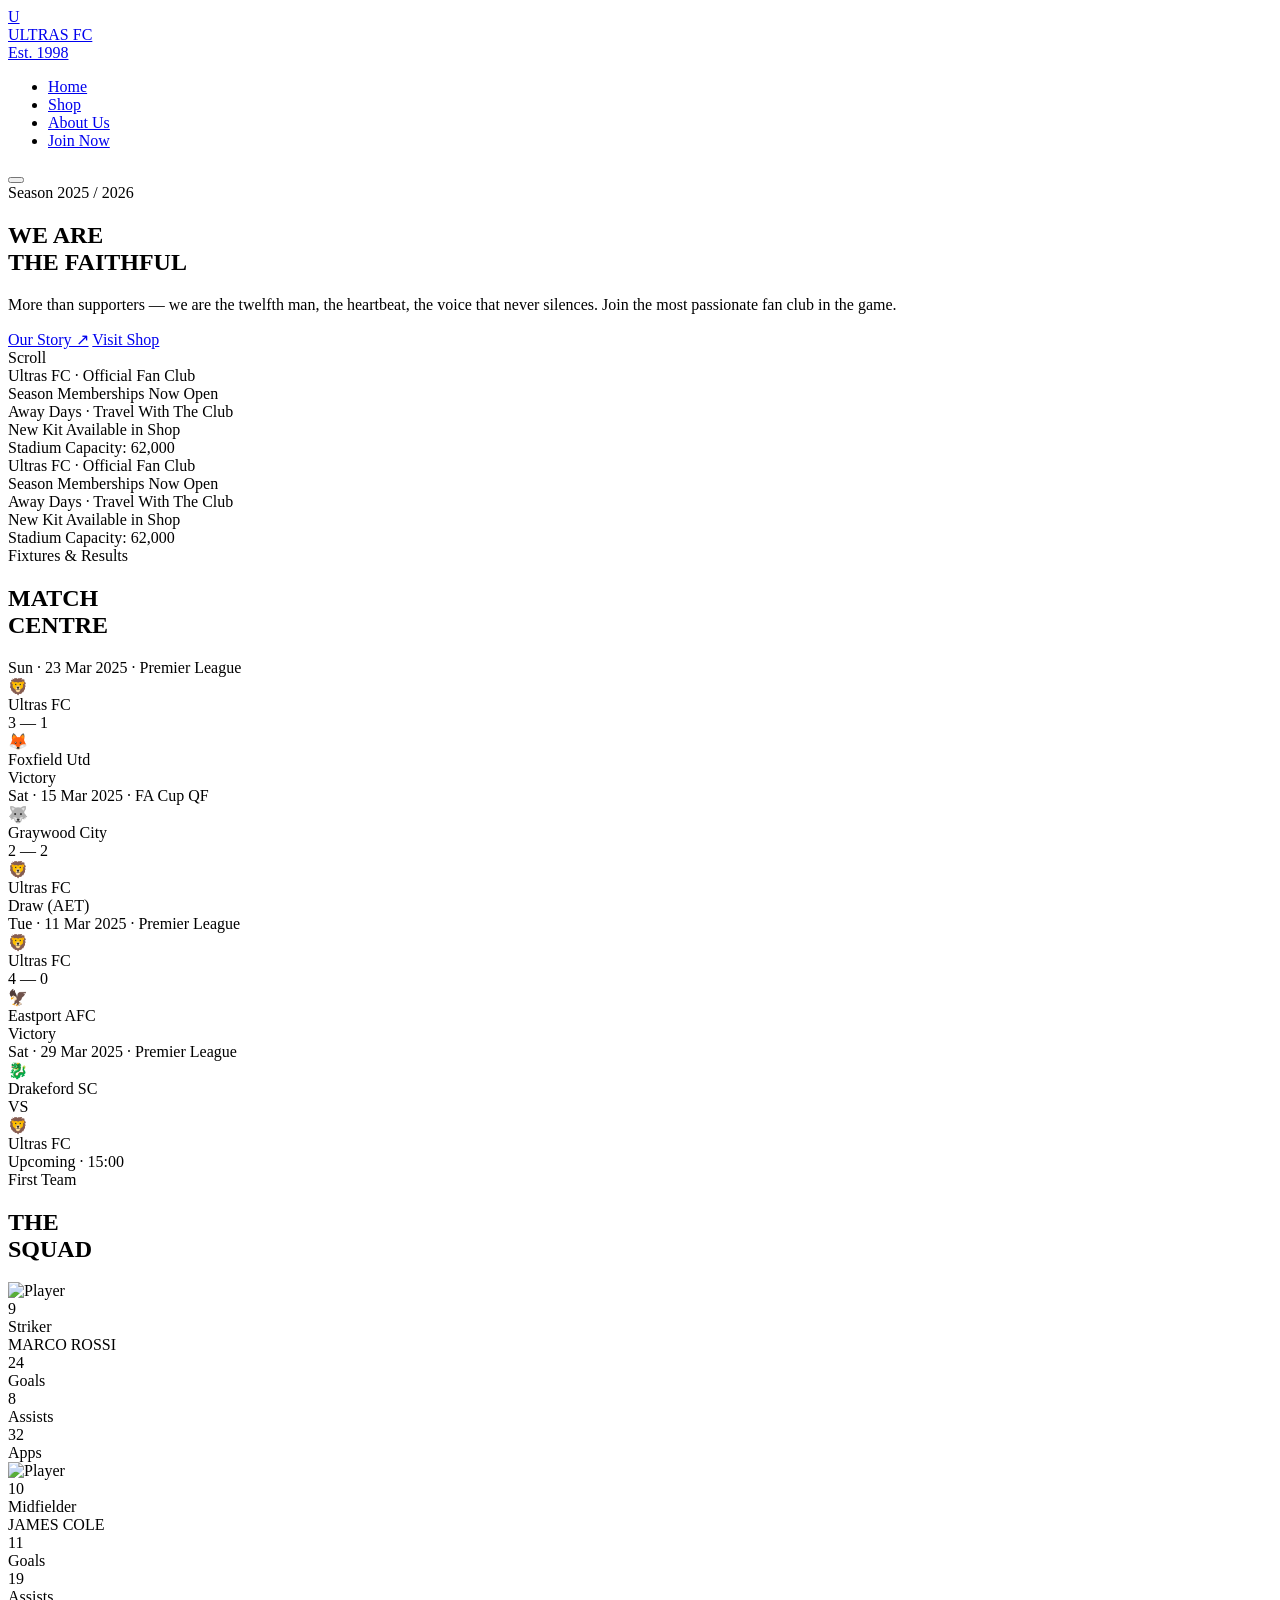
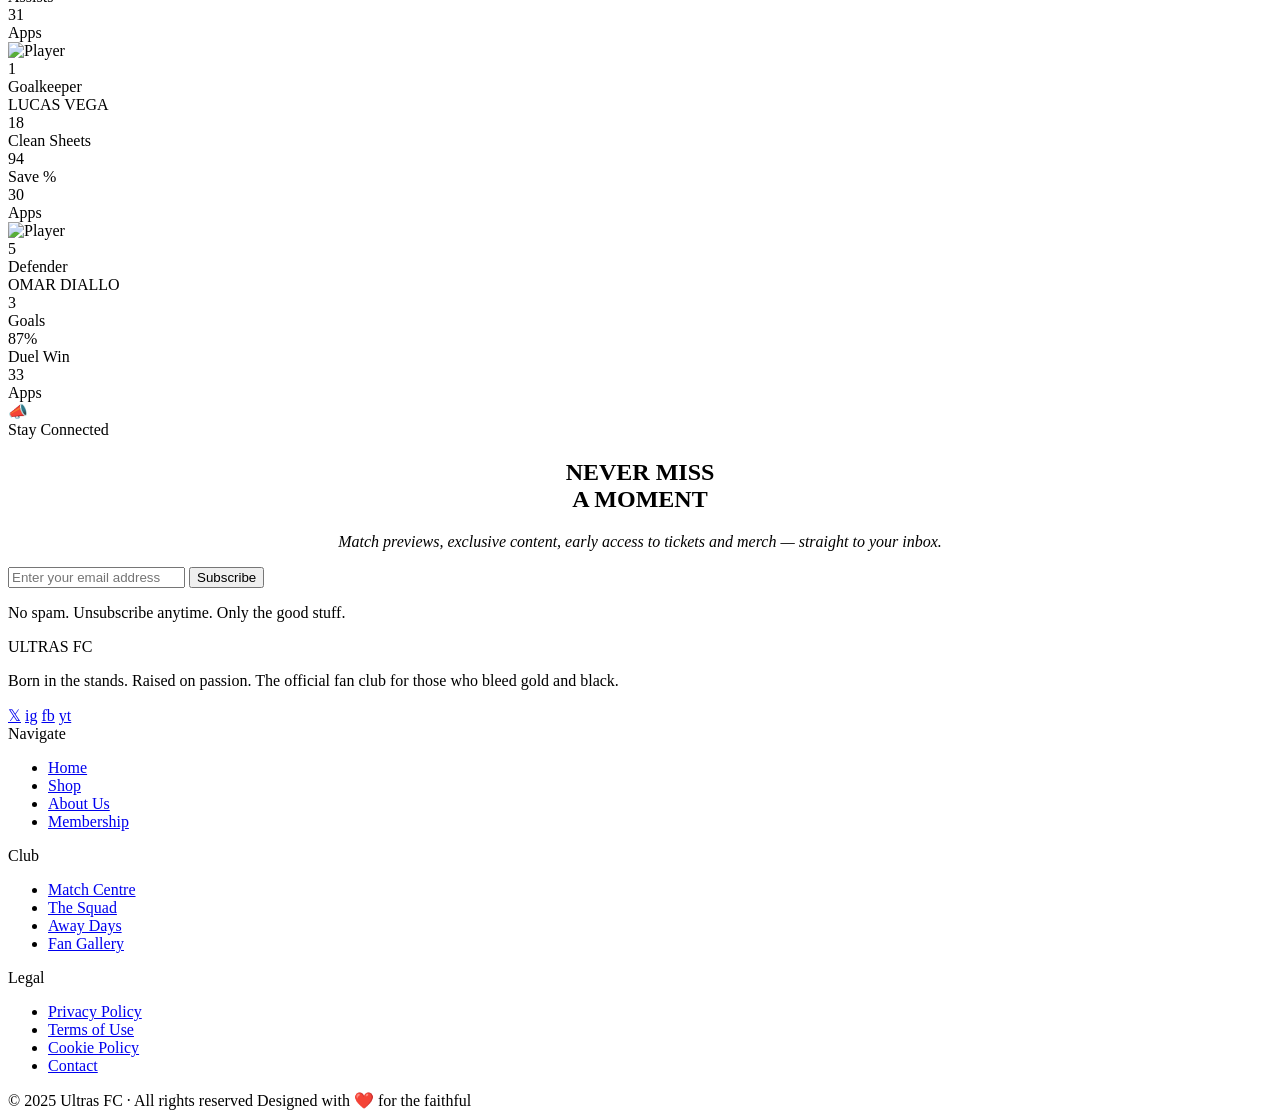
==== index.html @ 022ceaf0 "Added index html" ====
<!DOCTYPE html>
<html lang="en">
<head>
  <meta charset="UTF-8" />
  <meta name="viewport" content="width=device-width, initial-scale=1.0" />
  <title>Ultras FC — The Faithful</title>
  <link rel="stylesheet" href="styles.css" />
</head>
<body>

<!-- ── Navigation ───────────────────────── -->
<nav class="nav" id="nav">
  <a href="index.html" class="nav-logo">
    <div class="nav-logo-badge">U</div>
    <div>
      <div class="nav-logo-text">ULTRAS FC</div>
      <div class="nav-logo-sub">Est. 1998</div>
    </div>
  </a>
  <ul class="nav-links">
    <li><a href="index.html" class="active">Home</a></li>
    <li><a href="shop.html">Shop</a></li>
    <li><a href="about.html">About Us</a></li>
    <li><a href="shop.html" class="nav-cta">Join Now</a></li>
  </ul>
  <button class="nav-toggle" id="navToggle" aria-label="Toggle menu">
    <span></span><span></span><span></span>
  </button>
</nav>

<!-- ── Hero ─────────────────────────────── -->
<section class="hero">
  <div class="hero-bg"></div>
  <div class="hero-content">
    <div class="hero-kicker">Season 2025 / 2026</div>
    <h1 class="hero-title">WE ARE<br /><span>THE FAITHFUL</span></h1>
    <p class="hero-desc">
      More than supporters — we are the twelfth man, the heartbeat, the voice that never silences. Join the most passionate fan club in the game.
    </p>
    <div class="hero-actions">
      <a href="about.html" class="btn-primary">Our Story ↗</a>
      <a href="shop.html" class="btn-outline">Visit Shop</a>
    </div>
  </div>
  <div class="hero-scroll">
    <div class="hero-scroll-line"></div>
    <span>Scroll</span>
  </div>
</section>

<!-- ── Ticker ────────────────────────────── -->
<div class="ticker">
  <div class="ticker-inner">
    <div class="ticker-item">Ultras FC · Official Fan Club</div>
    <div class="ticker-item">Season Memberships Now Open</div>
    <div class="ticker-item">Away Days · Travel With The Club</div>
    <div class="ticker-item">New Kit Available in Shop</div>
    <div class="ticker-item">Stadium Capacity: 62,000</div>
    <div class="ticker-item">Ultras FC · Official Fan Club</div>
    <div class="ticker-item">Season Memberships Now Open</div>
    <div class="ticker-item">Away Days · Travel With The Club</div>
    <div class="ticker-item">New Kit Available in Shop</div>
    <div class="ticker-item">Stadium Capacity: 62,000</div>
  </div>
</div>

<!-- ── Match Scores ───────────────────────── -->
<section class="matches section">
  <div class="section-label reveal">Fixtures & Results</div>
  <h2 class="section-title reveal reveal-delay-1">MATCH<br /><span>CENTRE</span></h2>

  <div class="matches-grid">
    <!-- Result 1 -->
    <div class="match-card reveal">
      <div class="match-date">Sun · 23 Mar 2025 · Premier League</div>
      <div class="match-teams">
        <div class="match-team">
          <div class="match-team-badge">🦁</div>
          <div class="match-team-name">Ultras FC</div>
        </div>
        <div class="match-score">3 — 1</div>
        <div class="match-team">
          <div class="match-team-badge">🦊</div>
          <div class="match-team-name">Foxfield Utd</div>
        </div>
      </div>
      <span class="match-tag win">Victory</span>
    </div>

    <!-- Result 2 -->
    <div class="match-card reveal reveal-delay-1">
      <div class="match-date">Sat · 15 Mar 2025 · FA Cup QF</div>
      <div class="match-teams">
        <div class="match-team">
          <div class="match-team-badge">🐺</div>
          <div class="match-team-name">Graywood City</div>
        </div>
        <div class="match-score">2 — 2</div>
        <div class="match-team">
          <div class="match-team-badge">🦁</div>
          <div class="match-team-name">Ultras FC</div>
        </div>
      </div>
      <span class="match-tag draw">Draw (AET)</span>
    </div>

    <!-- Result 3 -->
    <div class="match-card reveal reveal-delay-2">
      <div class="match-date">Tue · 11 Mar 2025 · Premier League</div>
      <div class="match-teams">
        <div class="match-team">
          <div class="match-team-badge">🦁</div>
          <div class="match-team-name">Ultras FC</div>
        </div>
        <div class="match-score">4 — 0</div>
        <div class="match-team">
          <div class="match-team-badge">🦅</div>
          <div class="match-team-name">Eastport AFC</div>
        </div>
      </div>
      <span class="match-tag win">Victory</span>
    </div>

    <!-- Upcoming -->
    <div class="match-card reveal reveal-delay-3">
      <div class="match-date">Sat · 29 Mar 2025 · Premier League</div>
      <div class="match-teams">
        <div class="match-team">
          <div class="match-team-badge">🐉</div>
          <div class="match-team-name">Drakeford SC</div>
        </div>
        <div class="match-score upcoming">VS</div>
        <div class="match-team">
          <div class="match-team-badge">🦁</div>
          <div class="match-team-name">Ultras FC</div>
        </div>
      </div>
      <span class="match-tag upcoming-tag">Upcoming · 15:00</span>
    </div>
  </div>
</section>

<!-- ── Players ────────────────────────────── -->
<section class="section" style="background: var(--black);">
  <div class="section-label reveal">First Team</div>
  <h2 class="section-title reveal reveal-delay-1">THE<br /><span>SQUAD</span></h2>

  <div class="players-grid">
    <div class="player-card reveal">
      <img class="player-card-img" src="https://images.unsplash.com/photo-1547347298-4074fc3086f0?w=600&q=80" alt="Player" />
      <div class="player-card-overlay">
        <div class="player-number">9</div>
        <div class="player-position">Striker</div>
        <div class="player-name">MARCO ROSSI</div>
        <div class="player-stats">
          <div class="player-stat">
            <div class="player-stat-val">24</div>
            <div class="player-stat-lbl">Goals</div>
          </div>
          <div class="player-stat">
            <div class="player-stat-val">8</div>
            <div class="player-stat-lbl">Assists</div>
          </div>
          <div class="player-stat">
            <div class="player-stat-val">32</div>
            <div class="player-stat-lbl">Apps</div>
          </div>
        </div>
      </div>
    </div>

    <div class="player-card reveal reveal-delay-1">
      <img class="player-card-img" src="https://images.unsplash.com/photo-1600679472829-3044539ce8ed?w=600&q=80" alt="Player" />
      <div class="player-card-overlay">
        <div class="player-number">10</div>
        <div class="player-position">Midfielder</div>
        <div class="player-name">JAMES COLE</div>
        <div class="player-stats">
          <div class="player-stat">
            <div class="player-stat-val">11</div>
            <div class="player-stat-lbl">Goals</div>
          </div>
          <div class="player-stat">
            <div class="player-stat-val">19</div>
            <div class="player-stat-lbl">Assists</div>
          </div>
          <div class="player-stat">
            <div class="player-stat-val">31</div>
            <div class="player-stat-lbl">Apps</div>
          </div>
        </div>
      </div>
    </div>

    <div class="player-card reveal reveal-delay-2">
      <img class="player-card-img" src="https://images.unsplash.com/photo-1574629810360-7efbbe195018?w=600&q=80" alt="Player" />
      <div class="player-card-overlay">
        <div class="player-number">1</div>
        <div class="player-position">Goalkeeper</div>
        <div class="player-name">LUCAS VEGA</div>
        <div class="player-stats">
          <div class="player-stat">
            <div class="player-stat-val">18</div>
            <div class="player-stat-lbl">Clean Sheets</div>
          </div>
          <div class="player-stat">
            <div class="player-stat-val">94</div>
            <div class="player-stat-lbl">Save %</div>
          </div>
          <div class="player-stat">
            <div class="player-stat-val">30</div>
            <div class="player-stat-lbl">Apps</div>
          </div>
        </div>
      </div>
    </div>

    <div class="player-card reveal reveal-delay-3">
      <img class="player-card-img" src="https://images.unsplash.com/photo-1553778263-73a83bab9b0c?w=600&q=80" alt="Player" />
      <div class="player-card-overlay">
        <div class="player-number">5</div>
        <div class="player-position">Defender</div>
        <div class="player-name">OMAR DIALLO</div>
        <div class="player-stats">
          <div class="player-stat">
            <div class="player-stat-val">3</div>
            <div class="player-stat-lbl">Goals</div>
          </div>
          <div class="player-stat">
            <div class="player-stat-val">87%</div>
            <div class="player-stat-lbl">Duel Win</div>
          </div>
          <div class="player-stat">
            <div class="player-stat-val">33</div>
            <div class="player-stat-lbl">Apps</div>
          </div>
        </div>
      </div>
    </div>
  </div>
</section>

<!-- ── Newsletter ─────────────────────────── -->
<section class="newsletter section">
  <div class="newsletter-inner">
    <div class="newsletter-icon">📣</div>
    <div class="section-label reveal" style="justify-content: center;">Stay Connected</div>
    <h2 class="section-title reveal reveal-delay-1" style="text-align: center;">NEVER MISS<br /><span>A MOMENT</span></h2>
    <p class="reveal reveal-delay-2" style="text-align:center; color: var(--white-dim); font-style: italic; margin-top: 16px;">
      Match previews, exclusive content, early access to tickets and merch — straight to your inbox.
    </p>
    <form class="newsletter-form reveal reveal-delay-3" onsubmit="handleSubscribe(event)">
      <input class="newsletter-input" type="email" placeholder="Enter your email address" required />
      <button type="submit" class="newsletter-submit">Subscribe</button>
    </form>
    <p class="newsletter-note reveal reveal-delay-4">No spam. Unsubscribe anytime. Only the good stuff.</p>
  </div>
</section>

<!-- ── Footer ─────────────────────────────── -->
<footer class="footer">
  <div class="footer-top">
    <div>
      <div class="footer-brand-name">ULTRAS FC</div>
      <p class="footer-brand-desc">
        Born in the stands. Raised on passion. The official fan club for those who bleed gold and black.
      </p>
      <div class="footer-social">
        <a href="#" class="social-link">𝕏</a>
        <a href="#" class="social-link">ig</a>
        <a href="#" class="social-link">fb</a>
        <a href="#" class="social-link">yt</a>
      </div>
    </div>
    <div>
      <div class="footer-col-title">Navigate</div>
      <ul class="footer-links">
        <li><a href="index.html">Home</a></li>
        <li><a href="shop.html">Shop</a></li>
        <li><a href="about.html">About Us</a></li>
        <li><a href="#">Membership</a></li>
      </ul>
    </div>
    <div>
      <div class="footer-col-title">Club</div>
      <ul class="footer-links">
        <li><a href="#">Match Centre</a></li>
        <li><a href="#">The Squad</a></li>
        <li><a href="#">Away Days</a></li>
        <li><a href="#">Fan Gallery</a></li>
      </ul>
    </div>
    <div>
      <div class="footer-col-title">Legal</div>
      <ul class="footer-links">
        <li><a href="#">Privacy Policy</a></li>
        <li><a href="#">Terms of Use</a></li>
        <li><a href="#">Cookie Policy</a></li>
        <li><a href="#">Contact</a></li>
      </ul>
    </div>
  </div>
  <div class="footer-bottom">
    <span class="footer-copy">© 2025 Ultras FC · All rights reserved</span>
    <span class="footer-copy">Designed with ❤️ for the faithful</span>
  </div>
</footer>

<script>
  /* ── Sticky nav ── */
  const nav = document.getElementById('nav');
  window.addEventListener('scroll', () => {
    nav.classList.toggle('scrolled', window.scrollY > 60);
  });

  /* ── Scroll reveal ── */
  const reveals = document.querySelectorAll('.reveal');
  const observer = new IntersectionObserver(entries => {
    entries.forEach(e => { if (e.isIntersecting) e.target.classList.add('visible'); });
  }, { threshold: 0.12 });
  reveals.forEach(el => observer.observe(el));

  /* ── Newsletter ── */
  function handleSubscribe(e) {
    e.preventDefault();
    const btn = e.target.querySelector('.newsletter-submit');
    btn.textContent = '✓ You\'re In!';
    btn.style.background = '#2ED573';
    setTimeout(() => {
      btn.textContent = 'Subscribe';
      btn.style.background = '';
      e.target.reset();
    }, 3000);
  }

  /* ── Mobile nav ── */
  const toggle = document.getElementById('navToggle');
  const links = document.querySelector('.nav-links');
  toggle.addEventListener('click', () => {
    const open = links.style.display === 'flex';
    links.style.display = open ? '' : 'flex';
    links.style.flexDirection = 'column';
    links.style.position = 'absolute';
    links.style.top = 'var(--nav-h)';
    links.style.left = '0';
    links.style.right = '0';
    links.style.background = 'rgba(8,8,8,0.98)';
    links.style.padding = '24px 5vw';
    links.style.gap = '20px';
    links.style.borderBottom = '1px solid rgba(201,168,76,0.2)';
    if (open) links.style.display = 'none';
  });
</script>
</body>
</html>
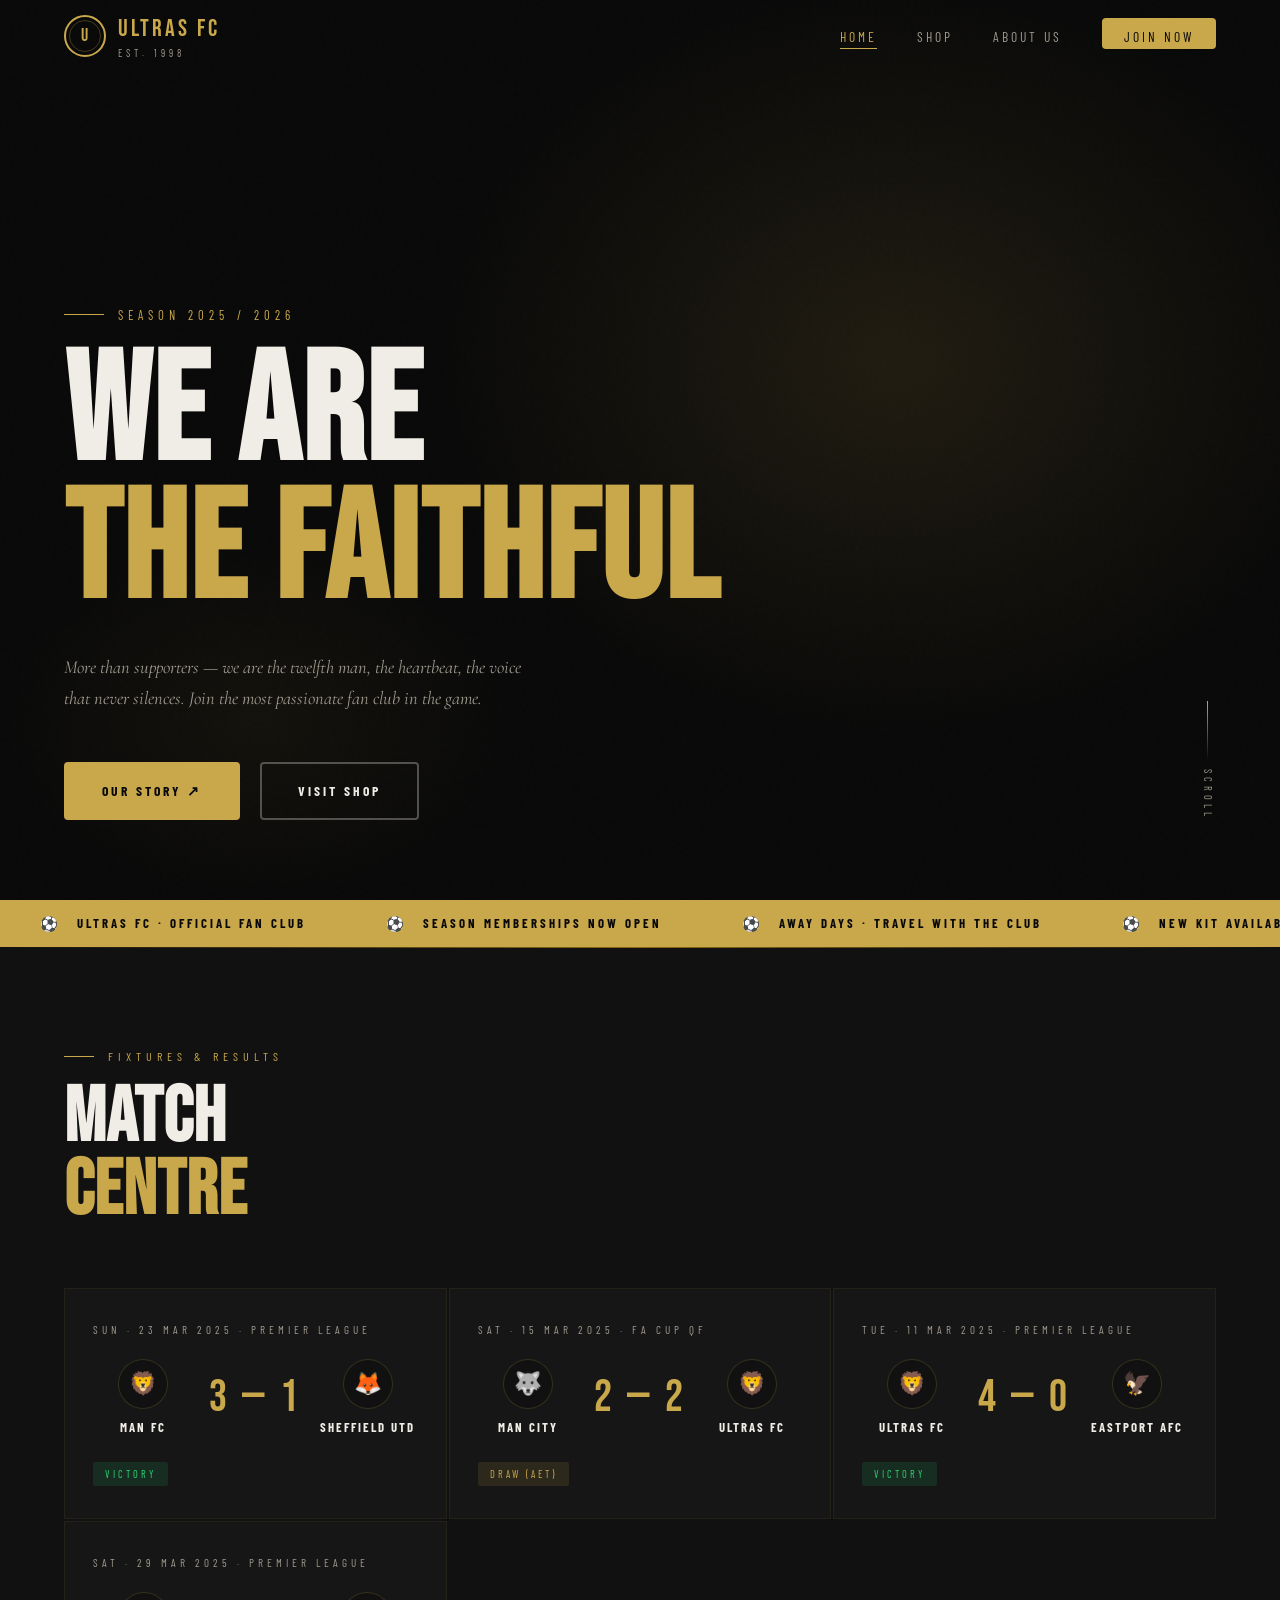
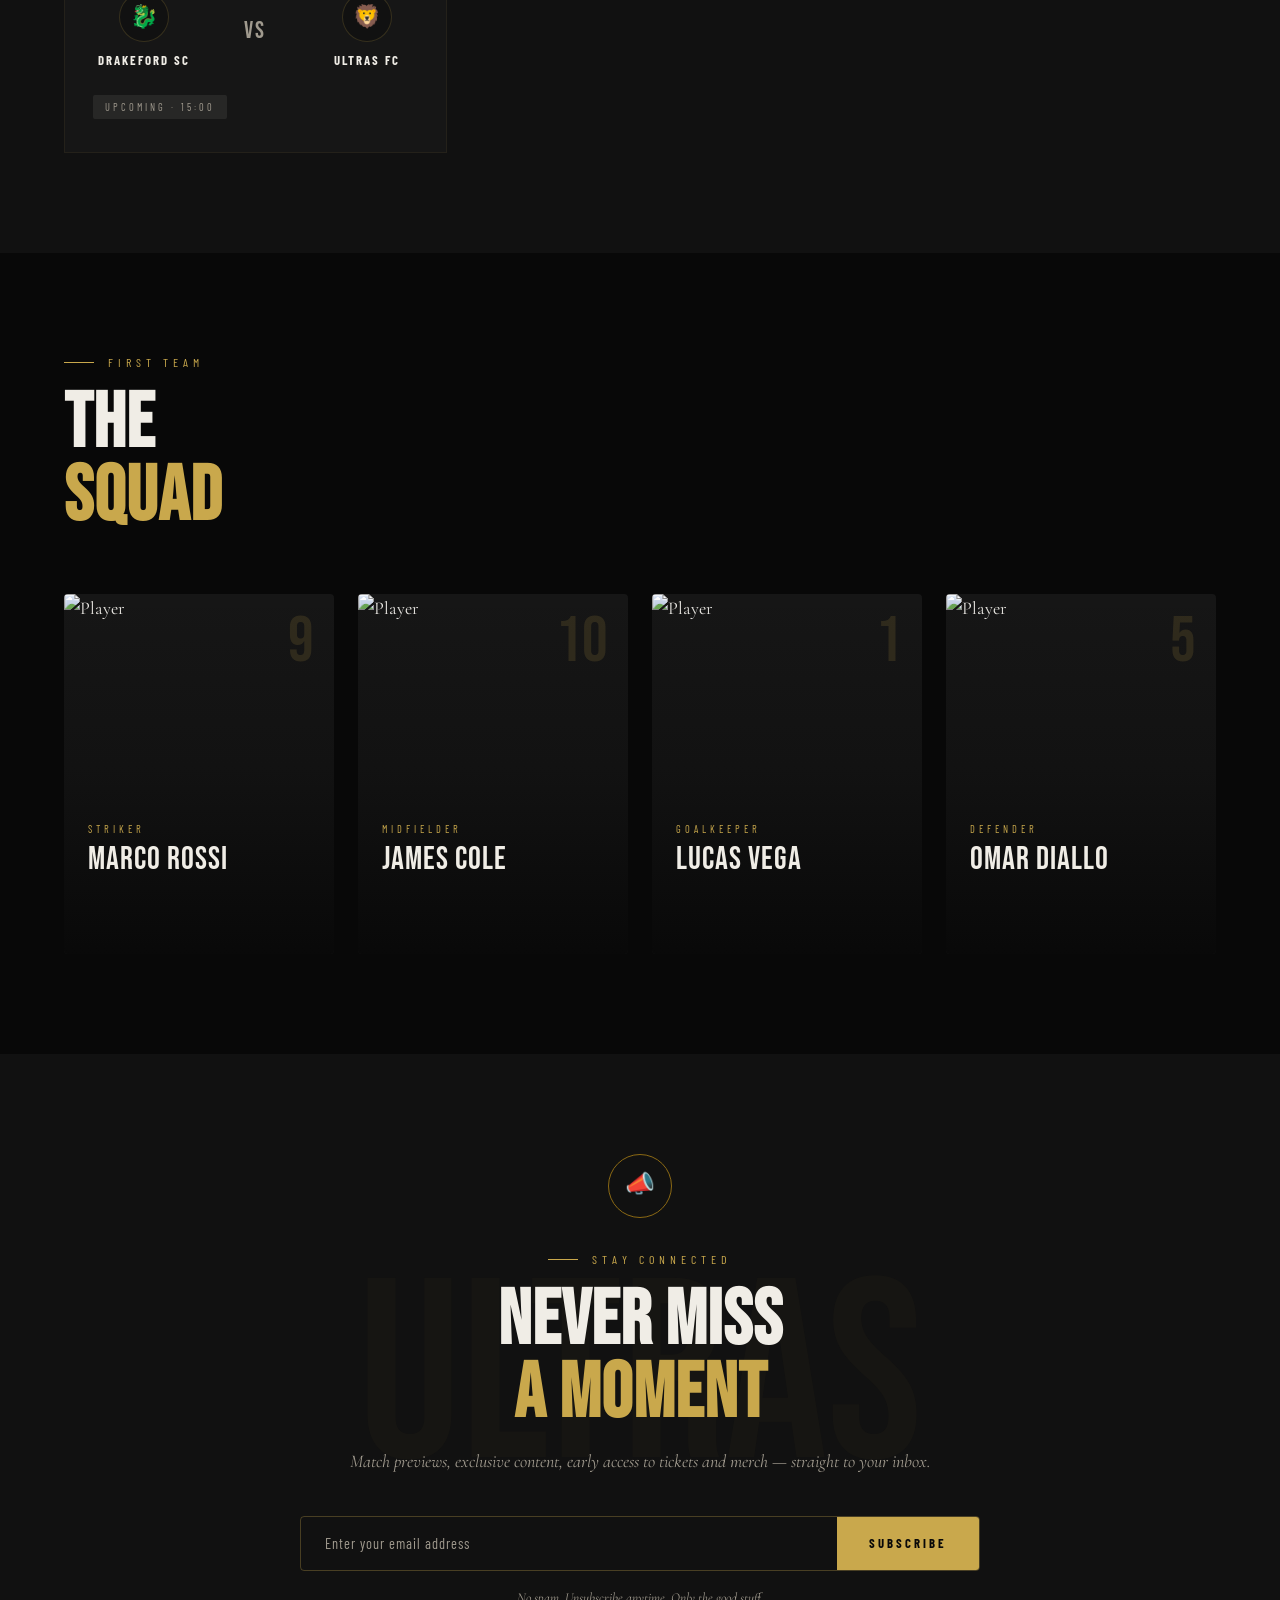
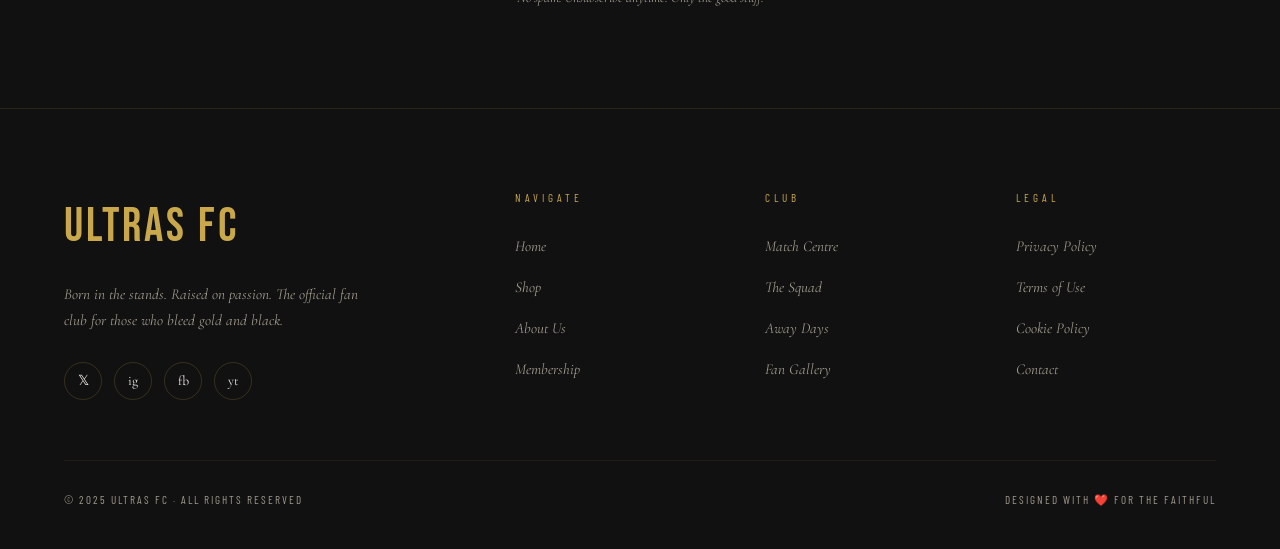
==== commit 71aeac50: "Update team names in match details" ====
--- a/index.html
+++ b/index.html
@@ -76,12 +76,12 @@
       <div class="match-teams">
         <div class="match-team">
           <div class="match-team-badge">🦁</div>
-          <div class="match-team-name">Ultras FC</div>
+          <div class="match-team-name">Man FC</div>
         </div>
         <div class="match-score">3 — 1</div>
         <div class="match-team">
           <div class="match-team-badge">🦊</div>
-          <div class="match-team-name">Foxfield Utd</div>
+          <div class="match-team-name">Sheffield Utd</div>
         </div>
       </div>
       <span class="match-tag win">Victory</span>
@@ -93,7 +93,7 @@
       <div class="match-teams">
         <div class="match-team">
           <div class="match-team-badge">🐺</div>
-          <div class="match-team-name">Graywood City</div>
+          <div class="match-team-name">Man City</div>
         </div>
         <div class="match-score">2 — 2</div>
         <div class="match-team">
@@ -352,4 +352,4 @@
   });
 </script>
 </body>
-</html>+</html>
--- a/styles.css
+++ b/styles.css
@@ -0,0 +1,1075 @@
+/* =============================================
+   ULTRAS FC — PREMIUM FAN CLUB STYLESHEET
+   Theme: Black & Gold / Luxury Football
+============================================= */
+
+@import url('https://fonts.googleapis.com/css2?family=Bebas+Neue&family=Barlow+Condensed:wght@400;600;700&family=Cormorant+Garamond:ital,wght@0,400;0,600;1,400&display=swap');
+
+/* ── CSS Variables ─────────────────────────── */
+:root {
+  --black:      #080808;
+  --black-soft: #111111;
+  --black-card: #161616;
+  --gold:       #C9A84C;
+  --gold-light: #E8C96A;
+  --gold-dim:   #8B6914;
+  --white:      #F0EDE6;
+  --white-dim:  #A09A8E;
+  --red:        #C0392B;
+
+  --font-display: 'Bebas Neue', sans-serif;
+  --font-head:    'Barlow Condensed', sans-serif;
+  --font-body:    'Cormorant Garamond', serif;
+
+  --nav-h: 72px;
+  --radius: 4px;
+  --transition: 0.35s cubic-bezier(0.25, 0.46, 0.45, 0.94);
+}
+
+/* ── Reset ─────────────────────────────────── */
+*, *::before, *::after { box-sizing: border-box; margin: 0; padding: 0; }
+html { scroll-behavior: smooth; }
+body {
+  background: var(--black);
+  color: var(--white);
+  font-family: var(--font-body);
+  font-size: 18px;
+  line-height: 1.6;
+  overflow-x: hidden;
+}
+a { color: inherit; text-decoration: none; }
+img { display: block; max-width: 100%; }
+ul { list-style: none; }
+button { cursor: pointer; border: none; background: none; font-family: inherit; }
+
+/* ── Scrollbar ─────────────────────────────── */
+::-webkit-scrollbar { width: 6px; }
+::-webkit-scrollbar-track { background: var(--black); }
+::-webkit-scrollbar-thumb { background: var(--gold-dim); border-radius: 3px; }
+
+/* ── Selection ─────────────────────────────── */
+::selection { background: var(--gold); color: var(--black); }
+
+/* ═══════════════════════════════════════════
+   NAVIGATION
+═══════════════════════════════════════════ */
+.nav {
+  position: fixed;
+  top: 0; left: 0; right: 0;
+  z-index: 1000;
+  height: var(--nav-h);
+  display: flex;
+  align-items: center;
+  justify-content: space-between;
+  padding: 0 5vw;
+  transition: background var(--transition), box-shadow var(--transition);
+}
+.nav.scrolled {
+  background: rgba(8,8,8,0.97);
+  box-shadow: 0 1px 0 var(--gold-dim);
+  backdrop-filter: blur(12px);
+}
+.nav-logo {
+  display: flex;
+  align-items: center;
+  gap: 12px;
+}
+.nav-logo-badge {
+  width: 42px; height: 42px;
+  border: 2px solid var(--gold);
+  border-radius: 50%;
+  display: grid;
+  place-items: center;
+  font-family: var(--font-display);
+  font-size: 1.1rem;
+  color: var(--gold);
+  letter-spacing: 1px;
+  position: relative;
+}
+.nav-logo-badge::before {
+  content: '';
+  position: absolute;
+  inset: 3px;
+  border-radius: 50%;
+  border: 1px solid rgba(201,168,76,0.3);
+}
+.nav-logo-text {
+  font-family: var(--font-display);
+  font-size: 1.5rem;
+  letter-spacing: 3px;
+  color: var(--gold);
+}
+.nav-logo-sub {
+  font-family: var(--font-head);
+  font-size: 0.65rem;
+  letter-spacing: 4px;
+  color: var(--white-dim);
+  text-transform: uppercase;
+  margin-top: -4px;
+}
+.nav-links {
+  display: flex;
+  gap: 40px;
+  align-items: center;
+}
+.nav-links a {
+  font-family: var(--font-head);
+  font-size: 0.85rem;
+  letter-spacing: 3px;
+  text-transform: uppercase;
+  color: var(--white-dim);
+  transition: color var(--transition);
+  position: relative;
+  padding-bottom: 4px;
+}
+.nav-links a::after {
+  content: '';
+  position: absolute;
+  bottom: 0; left: 0;
+  width: 0; height: 1px;
+  background: var(--gold);
+  transition: width var(--transition);
+}
+.nav-links a:hover,
+.nav-links a.active { color: var(--gold); }
+.nav-links a:hover::after,
+.nav-links a.active::after { width: 100%; }
+.nav-cta {
+  font-family: var(--font-head);
+  font-size: 0.8rem;
+  letter-spacing: 3px;
+  text-transform: uppercase;
+  color: var(--black) !important;
+  background: var(--gold);
+  padding: 10px 22px;
+  border-radius: var(--radius);
+  transition: background var(--transition), transform var(--transition) !important;
+}
+.nav-cta::after { display: none !important; }
+.nav-cta:hover { background: var(--gold-light) !important; transform: translateY(-1px); }
+
+/* Mobile menu toggle */
+.nav-toggle {
+  display: none;
+  flex-direction: column;
+  gap: 5px;
+  padding: 8px;
+}
+.nav-toggle span {
+  display: block;
+  width: 24px; height: 2px;
+  background: var(--gold);
+  transition: var(--transition);
+}
+
+/* ═══════════════════════════════════════════
+   HERO
+═══════════════════════════════════════════ */
+.hero {
+  min-height: 100vh;
+  display: flex;
+  align-items: flex-end;
+  padding: 0 5vw 80px;
+  position: relative;
+  overflow: hidden;
+}
+.hero-bg {
+  position: absolute;
+  inset: 0;
+  background:
+    radial-gradient(ellipse 60% 70% at 70% 40%, rgba(201,168,76,0.12) 0%, transparent 60%),
+    radial-gradient(ellipse 40% 40% at 20% 80%, rgba(201,168,76,0.06) 0%, transparent 50%),
+    linear-gradient(180deg, rgba(8,8,8,0) 0%, rgba(8,8,8,0.7) 60%, var(--black) 100%),
+    url('https://images.unsplash.com/photo-1522778119026-d647f0596c20?w=1800&q=80') center/cover no-repeat;
+}
+/* Grain overlay */
+.hero-bg::after {
+  content: '';
+  position: absolute;
+  inset: 0;
+  background-image: url("data:image/svg+xml,%3Csvg viewBox='0 0 256 256' xmlns='http://www.w3.org/2000/svg'%3E%3Cfilter id='n'%3E%3CfeTurbulence type='fractalNoise' baseFrequency='0.9' numOctaves='4' stitchTiles='stitch'/%3E%3C/filter%3E%3Crect width='100%25' height='100%25' filter='url(%23n)' opacity='0.04'/%3E%3C/svg%3E");
+  opacity: 0.4;
+  pointer-events: none;
+}
+.hero-content {
+  position: relative;
+  z-index: 2;
+  max-width: 900px;
+}
+.hero-kicker {
+  font-family: var(--font-head);
+  font-size: 0.8rem;
+  letter-spacing: 5px;
+  text-transform: uppercase;
+  color: var(--gold);
+  margin-bottom: 20px;
+  display: flex;
+  align-items: center;
+  gap: 14px;
+  opacity: 0;
+  animation: fadeUp 0.8s 0.2s forwards;
+}
+.hero-kicker::before {
+  content: '';
+  width: 40px; height: 1px;
+  background: var(--gold);
+}
+.hero-title {
+  font-family: var(--font-display);
+  font-size: clamp(4.5rem, 12vw, 10rem);
+  line-height: 0.9;
+  letter-spacing: 2px;
+  color: var(--white);
+  margin-bottom: 30px;
+  opacity: 0;
+  animation: fadeUp 0.8s 0.4s forwards;
+}
+.hero-title span { color: var(--gold); }
+.hero-desc {
+  font-size: 1.15rem;
+  color: var(--white-dim);
+  max-width: 480px;
+  margin-bottom: 48px;
+  line-height: 1.7;
+  font-style: italic;
+  opacity: 0;
+  animation: fadeUp 0.8s 0.6s forwards;
+}
+.hero-actions {
+  display: flex;
+  gap: 20px;
+  align-items: center;
+  flex-wrap: wrap;
+  opacity: 0;
+  animation: fadeUp 0.8s 0.8s forwards;
+}
+.hero-scroll {
+  position: absolute;
+  right: 5vw;
+  bottom: 80px;
+  z-index: 2;
+  display: flex;
+  flex-direction: column;
+  align-items: center;
+  gap: 8px;
+  opacity: 0;
+  animation: fadeIn 1s 1.2s forwards;
+}
+.hero-scroll span {
+  font-family: var(--font-head);
+  font-size: 0.65rem;
+  letter-spacing: 4px;
+  text-transform: uppercase;
+  color: var(--white-dim);
+  writing-mode: vertical-rl;
+}
+.hero-scroll-line {
+  width: 1px;
+  height: 60px;
+  background: linear-gradient(to bottom, var(--gold), transparent);
+  animation: scrollPulse 2s ease-in-out infinite;
+}
+
+/* ═══════════════════════════════════════════
+   TICKER BAR
+═══════════════════════════════════════════ */
+.ticker {
+  background: var(--gold);
+  padding: 12px 0;
+  overflow: hidden;
+  position: relative;
+}
+.ticker-inner {
+  display: flex;
+  animation: ticker 30s linear infinite;
+  white-space: nowrap;
+}
+.ticker-item {
+  font-family: var(--font-head);
+  font-size: 0.8rem;
+  font-weight: 700;
+  letter-spacing: 3px;
+  text-transform: uppercase;
+  color: var(--black);
+  padding: 0 40px;
+  display: flex;
+  align-items: center;
+  gap: 16px;
+}
+.ticker-item::before {
+  content: '⚽';
+  font-size: 0.9rem;
+}
+
+/* ═══════════════════════════════════════════
+   SECTION COMMONS
+═══════════════════════════════════════════ */
+.section {
+  padding: 100px 5vw;
+}
+.section-label {
+  font-family: var(--font-head);
+  font-size: 0.75rem;
+  letter-spacing: 5px;
+  text-transform: uppercase;
+  color: var(--gold);
+  margin-bottom: 16px;
+  display: flex;
+  align-items: center;
+  gap: 14px;
+}
+.section-label::before {
+  content: '';
+  width: 30px; height: 1px;
+  background: var(--gold);
+}
+.section-title {
+  font-family: var(--font-display);
+  font-size: clamp(2.8rem, 6vw, 5.5rem);
+  line-height: 0.95;
+  letter-spacing: 1px;
+  margin-bottom: 16px;
+}
+.section-title span { color: var(--gold); }
+
+/* ═══════════════════════════════════════════
+   BUTTONS
+═══════════════════════════════════════════ */
+.btn-primary {
+  display: inline-flex;
+  align-items: center;
+  gap: 10px;
+  font-family: var(--font-head);
+  font-size: 0.85rem;
+  font-weight: 700;
+  letter-spacing: 3px;
+  text-transform: uppercase;
+  background: var(--gold);
+  color: var(--black);
+  padding: 16px 36px;
+  border-radius: var(--radius);
+  transition: background var(--transition), transform var(--transition), box-shadow var(--transition);
+  border: 2px solid var(--gold);
+}
+.btn-primary:hover {
+  background: var(--gold-light);
+  border-color: var(--gold-light);
+  transform: translateY(-2px);
+  box-shadow: 0 12px 30px rgba(201,168,76,0.3);
+}
+.btn-outline {
+  display: inline-flex;
+  align-items: center;
+  gap: 10px;
+  font-family: var(--font-head);
+  font-size: 0.85rem;
+  font-weight: 700;
+  letter-spacing: 3px;
+  text-transform: uppercase;
+  background: transparent;
+  color: var(--white);
+  padding: 16px 36px;
+  border-radius: var(--radius);
+  border: 2px solid rgba(240,237,230,0.3);
+  transition: border-color var(--transition), color var(--transition), transform var(--transition);
+}
+.btn-outline:hover {
+  border-color: var(--gold);
+  color: var(--gold);
+  transform: translateY(-2px);
+}
+
+/* ═══════════════════════════════════════════
+   MATCH SCORES SECTION
+═══════════════════════════════════════════ */
+.matches {
+  background: var(--black-soft);
+  position: relative;
+}
+.matches::before {
+  content: '';
+  position: absolute;
+  top: 0; left: 0; right: 0;
+  height: 1px;
+  background: linear-gradient(90deg, transparent, var(--gold-dim), transparent);
+}
+.matches-grid {
+  display: grid;
+  grid-template-columns: repeat(auto-fill, minmax(320px, 1fr));
+  gap: 2px;
+  margin-top: 60px;
+}
+.match-card {
+  background: var(--black-card);
+  padding: 32px 28px;
+  position: relative;
+  overflow: hidden;
+  transition: transform var(--transition);
+  border: 1px solid rgba(201,168,76,0.08);
+}
+.match-card::before {
+  content: '';
+  position: absolute;
+  top: 0; left: 0; right: 0;
+  height: 2px;
+  background: var(--gold);
+  transform: scaleX(0);
+  transform-origin: left;
+  transition: transform var(--transition);
+}
+.match-card:hover { transform: translateY(-4px); }
+.match-card:hover::before { transform: scaleX(1); }
+.match-date {
+  font-family: var(--font-head);
+  font-size: 0.7rem;
+  letter-spacing: 4px;
+  text-transform: uppercase;
+  color: var(--white-dim);
+  margin-bottom: 20px;
+}
+.match-teams {
+  display: flex;
+  align-items: center;
+  justify-content: space-between;
+  gap: 16px;
+  margin-bottom: 20px;
+}
+.match-team {
+  display: flex;
+  flex-direction: column;
+  align-items: center;
+  gap: 8px;
+  flex: 1;
+}
+.match-team-badge {
+  width: 50px; height: 50px;
+  border-radius: 50%;
+  background: var(--black-soft);
+  border: 1px solid rgba(201,168,76,0.2);
+  display: grid;
+  place-items: center;
+  font-size: 1.4rem;
+}
+.match-team-name {
+  font-family: var(--font-head);
+  font-size: 0.8rem;
+  font-weight: 700;
+  letter-spacing: 2px;
+  text-transform: uppercase;
+  text-align: center;
+}
+.match-score {
+  font-family: var(--font-display);
+  font-size: 2.8rem;
+  letter-spacing: 4px;
+  color: var(--gold);
+  text-align: center;
+  min-width: 90px;
+}
+.match-score.upcoming { font-size: 1.5rem; color: var(--white-dim); letter-spacing: 2px; }
+.match-tag {
+  font-family: var(--font-head);
+  font-size: 0.65rem;
+  letter-spacing: 3px;
+  text-transform: uppercase;
+  padding: 4px 12px;
+  border-radius: 2px;
+  display: inline-block;
+}
+.match-tag.win  { background: rgba(46,213,115,0.12); color: #2ED573; }
+.match-tag.draw { background: rgba(201,168,76,0.12); color: var(--gold); }
+.match-tag.upcoming-tag { background: rgba(240,237,230,0.08); color: var(--white-dim); }
+
+/* ═══════════════════════════════════════════
+   PLAYERS SECTION
+═══════════════════════════════════════════ */
+.players-grid {
+  display: grid;
+  grid-template-columns: repeat(auto-fill, minmax(260px, 1fr));
+  gap: 24px;
+  margin-top: 60px;
+}
+.player-card {
+  position: relative;
+  overflow: hidden;
+  border-radius: var(--radius);
+  aspect-ratio: 3/4;
+  cursor: pointer;
+  background: var(--black-card);
+}
+.player-card-img {
+  width: 100%; height: 100%;
+  object-fit: cover;
+  transition: transform 0.6s var(--transition);
+  filter: grayscale(30%);
+}
+.player-card:hover .player-card-img {
+  transform: scale(1.06);
+  filter: grayscale(0%);
+}
+.player-card-overlay {
+  position: absolute;
+  inset: 0;
+  background: linear-gradient(to top, rgba(8,8,8,0.95) 0%, rgba(8,8,8,0.3) 50%, transparent 100%);
+  display: flex;
+  flex-direction: column;
+  justify-content: flex-end;
+  padding: 28px 24px;
+  transition: var(--transition);
+}
+.player-number {
+  font-family: var(--font-display);
+  font-size: 4rem;
+  color: rgba(201,168,76,0.15);
+  line-height: 1;
+  position: absolute;
+  top: 16px; right: 20px;
+  transition: color var(--transition);
+}
+.player-card:hover .player-number { color: rgba(201,168,76,0.4); }
+.player-position {
+  font-family: var(--font-head);
+  font-size: 0.65rem;
+  letter-spacing: 4px;
+  text-transform: uppercase;
+  color: var(--gold);
+  margin-bottom: 6px;
+}
+.player-name {
+  font-family: var(--font-display);
+  font-size: 2rem;
+  letter-spacing: 1px;
+  line-height: 1;
+  margin-bottom: 12px;
+}
+.player-stats {
+  display: flex;
+  gap: 20px;
+  opacity: 0;
+  transform: translateY(8px);
+  transition: opacity var(--transition), transform var(--transition);
+}
+.player-card:hover .player-stats {
+  opacity: 1;
+  transform: translateY(0);
+}
+.player-stat { text-align: center; }
+.player-stat-val {
+  font-family: var(--font-display);
+  font-size: 1.4rem;
+  color: var(--gold);
+  line-height: 1;
+}
+.player-stat-lbl {
+  font-family: var(--font-head);
+  font-size: 0.6rem;
+  letter-spacing: 2px;
+  text-transform: uppercase;
+  color: var(--white-dim);
+}
+
+/* ═══════════════════════════════════════════
+   NEWSLETTER
+═══════════════════════════════════════════ */
+.newsletter {
+  background: var(--black-soft);
+  position: relative;
+  overflow: hidden;
+}
+.newsletter::before {
+  content: 'ULTRAS';
+  position: absolute;
+  font-family: var(--font-display);
+  font-size: 20vw;
+  color: rgba(201,168,76,0.03);
+  top: 50%;
+  left: 50%;
+  transform: translate(-50%, -50%);
+  white-space: nowrap;
+  pointer-events: none;
+  user-select: none;
+}
+.newsletter-inner {
+  max-width: 680px;
+  margin: 0 auto;
+  text-align: center;
+}
+.newsletter-icon {
+  width: 64px; height: 64px;
+  border: 1px solid var(--gold-dim);
+  border-radius: 50%;
+  display: grid;
+  place-items: center;
+  font-size: 1.5rem;
+  margin: 0 auto 32px;
+}
+.newsletter-form {
+  display: flex;
+  gap: 0;
+  margin-top: 40px;
+  border: 1px solid rgba(201,168,76,0.3);
+  border-radius: var(--radius);
+  overflow: hidden;
+  transition: border-color var(--transition);
+}
+.newsletter-form:focus-within { border-color: var(--gold); }
+.newsletter-input {
+  flex: 1;
+  background: transparent;
+  border: none;
+  padding: 18px 24px;
+  font-family: var(--font-head);
+  font-size: 0.9rem;
+  letter-spacing: 1px;
+  color: var(--white);
+  outline: none;
+}
+.newsletter-input::placeholder { color: var(--white-dim); }
+.newsletter-submit {
+  font-family: var(--font-head);
+  font-size: 0.8rem;
+  font-weight: 700;
+  letter-spacing: 3px;
+  text-transform: uppercase;
+  background: var(--gold);
+  color: var(--black);
+  padding: 18px 32px;
+  border: none;
+  cursor: pointer;
+  transition: background var(--transition);
+}
+.newsletter-submit:hover { background: var(--gold-light); }
+.newsletter-note {
+  font-size: 0.85rem;
+  font-style: italic;
+  color: var(--white-dim);
+  margin-top: 16px;
+}
+
+/* ═══════════════════════════════════════════
+   SHOP GRID
+═══════════════════════════════════════════ */
+.shop-filters {
+  display: flex;
+  gap: 12px;
+  flex-wrap: wrap;
+  margin-bottom: 50px;
+}
+.shop-filter-btn {
+  font-family: var(--font-head);
+  font-size: 0.75rem;
+  letter-spacing: 3px;
+  text-transform: uppercase;
+  padding: 10px 24px;
+  border-radius: var(--radius);
+  border: 1px solid rgba(201,168,76,0.25);
+  color: var(--white-dim);
+  transition: all var(--transition);
+}
+.shop-filter-btn:hover,
+.shop-filter-btn.active {
+  background: var(--gold);
+  color: var(--black);
+  border-color: var(--gold);
+}
+.shop-grid {
+  display: grid;
+  grid-template-columns: repeat(auto-fill, minmax(280px, 1fr));
+  gap: 28px;
+}
+.product-card {
+  background: var(--black-card);
+  border: 1px solid rgba(201,168,76,0.08);
+  border-radius: var(--radius);
+  overflow: hidden;
+  transition: transform var(--transition), box-shadow var(--transition);
+}
+.product-card:hover {
+  transform: translateY(-6px);
+  box-shadow: 0 20px 50px rgba(0,0,0,0.5), 0 0 0 1px rgba(201,168,76,0.2);
+}
+.product-img-wrap {
+  position: relative;
+  aspect-ratio: 1;
+  overflow: hidden;
+  background: var(--black-soft);
+}
+.product-img {
+  width: 100%; height: 100%;
+  object-fit: cover;
+  transition: transform 0.6s ease;
+}
+.product-card:hover .product-img { transform: scale(1.04); }
+.product-badge {
+  position: absolute;
+  top: 16px; left: 16px;
+  font-family: var(--font-head);
+  font-size: 0.65rem;
+  letter-spacing: 3px;
+  text-transform: uppercase;
+  background: var(--gold);
+  color: var(--black);
+  padding: 4px 10px;
+  border-radius: 2px;
+  font-weight: 700;
+}
+.product-wishlist {
+  position: absolute;
+  top: 14px; right: 14px;
+  width: 36px; height: 36px;
+  background: rgba(8,8,8,0.7);
+  border-radius: 50%;
+  display: grid;
+  place-items: center;
+  font-size: 1rem;
+  backdrop-filter: blur(8px);
+  border: 1px solid rgba(201,168,76,0.2);
+  transition: background var(--transition);
+}
+.product-wishlist:hover { background: var(--gold); }
+.product-info { padding: 20px 22px 24px; }
+.product-category {
+  font-family: var(--font-head);
+  font-size: 0.65rem;
+  letter-spacing: 3px;
+  text-transform: uppercase;
+  color: var(--gold-dim);
+  margin-bottom: 6px;
+}
+.product-name {
+  font-family: var(--font-head);
+  font-size: 1.1rem;
+  font-weight: 700;
+  letter-spacing: 1px;
+  margin-bottom: 14px;
+}
+.product-footer {
+  display: flex;
+  align-items: center;
+  justify-content: space-between;
+}
+.product-price {
+  font-family: var(--font-display);
+  font-size: 1.6rem;
+  letter-spacing: 1px;
+  color: var(--gold);
+}
+.product-add {
+  width: 38px; height: 38px;
+  background: var(--gold);
+  color: var(--black);
+  border-radius: var(--radius);
+  display: grid;
+  place-items: center;
+  font-size: 1.2rem;
+  font-weight: 700;
+  transition: background var(--transition), transform var(--transition);
+}
+.product-add:hover { background: var(--gold-light); transform: scale(1.08); }
+
+/* ═══════════════════════════════════════════
+   ABOUT PAGE
+═══════════════════════════════════════════ */
+.about-hero {
+  min-height: 60vh;
+  display: flex;
+  align-items: flex-end;
+  padding: 0 5vw 80px;
+  position: relative;
+  overflow: hidden;
+  background:
+    radial-gradient(ellipse 80% 60% at 50% 50%, rgba(201,168,76,0.1) 0%, transparent 60%),
+    linear-gradient(180deg, var(--black) 0%, var(--black-soft) 100%);
+}
+.about-hero-content { position: relative; z-index: 2; }
+.about-manifesto {
+  max-width: 800px;
+  margin: 0 auto;
+}
+.manifesto-text {
+  font-family: var(--font-body);
+  font-size: clamp(1.3rem, 2.5vw, 2rem);
+  font-style: italic;
+  line-height: 1.5;
+  color: var(--white-dim);
+  text-align: center;
+  position: relative;
+  padding: 50px 0;
+}
+.manifesto-text::before {
+  content: '"';
+  position: absolute;
+  top: -20px; left: -20px;
+  font-family: var(--font-display);
+  font-size: 10rem;
+  color: rgba(201,168,76,0.08);
+  line-height: 1;
+}
+.manifesto-text span { color: var(--gold); font-style: normal; font-weight: 600; }
+.values-grid {
+  display: grid;
+  grid-template-columns: repeat(auto-fill, minmax(260px, 1fr));
+  gap: 2px;
+  margin-top: 60px;
+}
+.value-card {
+  background: var(--black-card);
+  padding: 40px 32px;
+  position: relative;
+  overflow: hidden;
+  border: 1px solid rgba(201,168,76,0.06);
+}
+.value-number {
+  font-family: var(--font-display);
+  font-size: 5rem;
+  color: rgba(201,168,76,0.06);
+  line-height: 1;
+  margin-bottom: 16px;
+  transition: color var(--transition);
+}
+.value-card:hover .value-number { color: rgba(201,168,76,0.15); }
+.value-title {
+  font-family: var(--font-display);
+  font-size: 1.8rem;
+  letter-spacing: 1px;
+  margin-bottom: 12px;
+  color: var(--gold);
+}
+.value-text {
+  font-size: 0.95rem;
+  font-style: italic;
+  color: var(--white-dim);
+  line-height: 1.7;
+}
+.stats-row {
+  display: grid;
+  grid-template-columns: repeat(auto-fill, minmax(200px, 1fr));
+  gap: 2px;
+  background: rgba(201,168,76,0.06);
+  margin-top: 80px;
+}
+.stat-block {
+  background: var(--black);
+  padding: 50px 30px;
+  text-align: center;
+}
+.stat-val {
+  font-family: var(--font-display);
+  font-size: 4.5rem;
+  color: var(--gold);
+  line-height: 1;
+  margin-bottom: 8px;
+}
+.stat-lbl {
+  font-family: var(--font-head);
+  font-size: 0.7rem;
+  letter-spacing: 4px;
+  text-transform: uppercase;
+  color: var(--white-dim);
+}
+.team-section {
+  padding: 80px 5vw;
+  background: var(--black-soft);
+}
+.leadership-grid {
+  display: grid;
+  grid-template-columns: repeat(auto-fill, minmax(220px, 1fr));
+  gap: 30px;
+  margin-top: 60px;
+}
+.leader-card {
+  text-align: center;
+}
+.leader-img-wrap {
+  width: 140px; height: 140px;
+  border-radius: 50%;
+  overflow: hidden;
+  margin: 0 auto 20px;
+  border: 2px solid rgba(201,168,76,0.2);
+  position: relative;
+}
+.leader-img-wrap::after {
+  content: '';
+  position: absolute;
+  inset: 0;
+  border-radius: 50%;
+  border: 2px solid var(--gold);
+  transform: scale(1.1);
+  opacity: 0;
+  transition: opacity var(--transition), transform var(--transition);
+}
+.leader-card:hover .leader-img-wrap::after {
+  opacity: 1;
+  transform: scale(1);
+}
+.leader-img {
+  width: 100%; height: 100%;
+  object-fit: cover;
+  filter: grayscale(30%);
+  transition: filter var(--transition);
+}
+.leader-card:hover .leader-img { filter: grayscale(0%); }
+.leader-role {
+  font-family: var(--font-head);
+  font-size: 0.65rem;
+  letter-spacing: 3px;
+  text-transform: uppercase;
+  color: var(--gold);
+  margin-bottom: 4px;
+}
+.leader-name {
+  font-family: var(--font-head);
+  font-size: 1rem;
+  font-weight: 700;
+  letter-spacing: 1px;
+}
+
+/* ═══════════════════════════════════════════
+   FOOTER
+═══════════════════════════════════════════ */
+.footer {
+  background: var(--black-soft);
+  border-top: 1px solid rgba(201,168,76,0.12);
+  padding: 80px 5vw 40px;
+}
+.footer-top {
+  display: grid;
+  grid-template-columns: 2fr 1fr 1fr 1fr;
+  gap: 50px;
+  margin-bottom: 60px;
+}
+.footer-brand-name {
+  font-family: var(--font-display);
+  font-size: 3rem;
+  letter-spacing: 3px;
+  color: var(--gold);
+  margin-bottom: 16px;
+}
+.footer-brand-desc {
+  font-size: 0.95rem;
+  font-style: italic;
+  color: var(--white-dim);
+  line-height: 1.7;
+  max-width: 300px;
+}
+.footer-social {
+  display: flex;
+  gap: 12px;
+  margin-top: 28px;
+}
+.social-link {
+  width: 38px; height: 38px;
+  border: 1px solid rgba(201,168,76,0.2);
+  border-radius: 50%;
+  display: grid;
+  place-items: center;
+  font-size: 0.85rem;
+  transition: background var(--transition), border-color var(--transition);
+}
+.social-link:hover {
+  background: var(--gold);
+  border-color: var(--gold);
+  color: var(--black);
+}
+.footer-col-title {
+  font-family: var(--font-head);
+  font-size: 0.7rem;
+  letter-spacing: 4px;
+  text-transform: uppercase;
+  color: var(--gold);
+  margin-bottom: 24px;
+}
+.footer-links { display: flex; flex-direction: column; gap: 12px; }
+.footer-links a {
+  font-size: 0.95rem;
+  color: var(--white-dim);
+  transition: color var(--transition);
+  font-style: italic;
+}
+.footer-links a:hover { color: var(--gold); }
+.footer-bottom {
+  border-top: 1px solid rgba(201,168,76,0.08);
+  padding-top: 30px;
+  display: flex;
+  justify-content: space-between;
+  align-items: center;
+  flex-wrap: wrap;
+  gap: 16px;
+}
+.footer-copy {
+  font-family: var(--font-head);
+  font-size: 0.7rem;
+  letter-spacing: 2px;
+  color: var(--white-dim);
+  text-transform: uppercase;
+}
+
+/* ═══════════════════════════════════════════
+   PAGE HEADER (inner pages)
+═══════════════════════════════════════════ */
+.page-header {
+  padding: calc(var(--nav-h) + 80px) 5vw 80px;
+  background:
+    radial-gradient(ellipse 70% 60% at 50% 100%, rgba(201,168,76,0.08) 0%, transparent 60%),
+    var(--black);
+  position: relative;
+  overflow: hidden;
+}
+.page-header::after {
+  content: '';
+  position: absolute;
+  bottom: 0; left: 0; right: 0;
+  height: 1px;
+  background: linear-gradient(90deg, transparent, var(--gold-dim), transparent);
+}
+
+/* ═══════════════════════════════════════════
+   ANIMATIONS
+═══════════════════════════════════════════ */
+@keyframes fadeUp {
+  from { opacity: 0; transform: translateY(24px); }
+  to   { opacity: 1; transform: translateY(0); }
+}
+@keyframes fadeIn {
+  from { opacity: 0; }
+  to   { opacity: 1; }
+}
+@keyframes ticker {
+  from { transform: translateX(0); }
+  to   { transform: translateX(-50%); }
+}
+@keyframes scrollPulse {
+  0%, 100% { opacity: 0.4; transform: scaleY(1); }
+  50%       { opacity: 1;   transform: scaleY(1.1); }
+}
+
+/* Reveal on scroll */
+.reveal {
+  opacity: 0;
+  transform: translateY(32px);
+  transition: opacity 0.7s ease, transform 0.7s ease;
+}
+.reveal.visible {
+  opacity: 1;
+  transform: translateY(0);
+}
+.reveal-delay-1 { transition-delay: 0.1s; }
+.reveal-delay-2 { transition-delay: 0.2s; }
+.reveal-delay-3 { transition-delay: 0.3s; }
+.reveal-delay-4 { transition-delay: 0.4s; }
+
+/* ═══════════════════════════════════════════
+   RESPONSIVE
+═══════════════════════════════════════════ */
+@media (max-width: 900px) {
+  .nav-links { display: none; }
+  .nav-toggle { display: flex; }
+  .footer-top {
+    grid-template-columns: 1fr 1fr;
+  }
+}
+@media (max-width: 600px) {
+  .footer-top { grid-template-columns: 1fr; }
+  .newsletter-form { flex-direction: column; border-radius: var(--radius); }
+  .newsletter-submit { border-radius: 0 0 var(--radius) var(--radius); }
+}
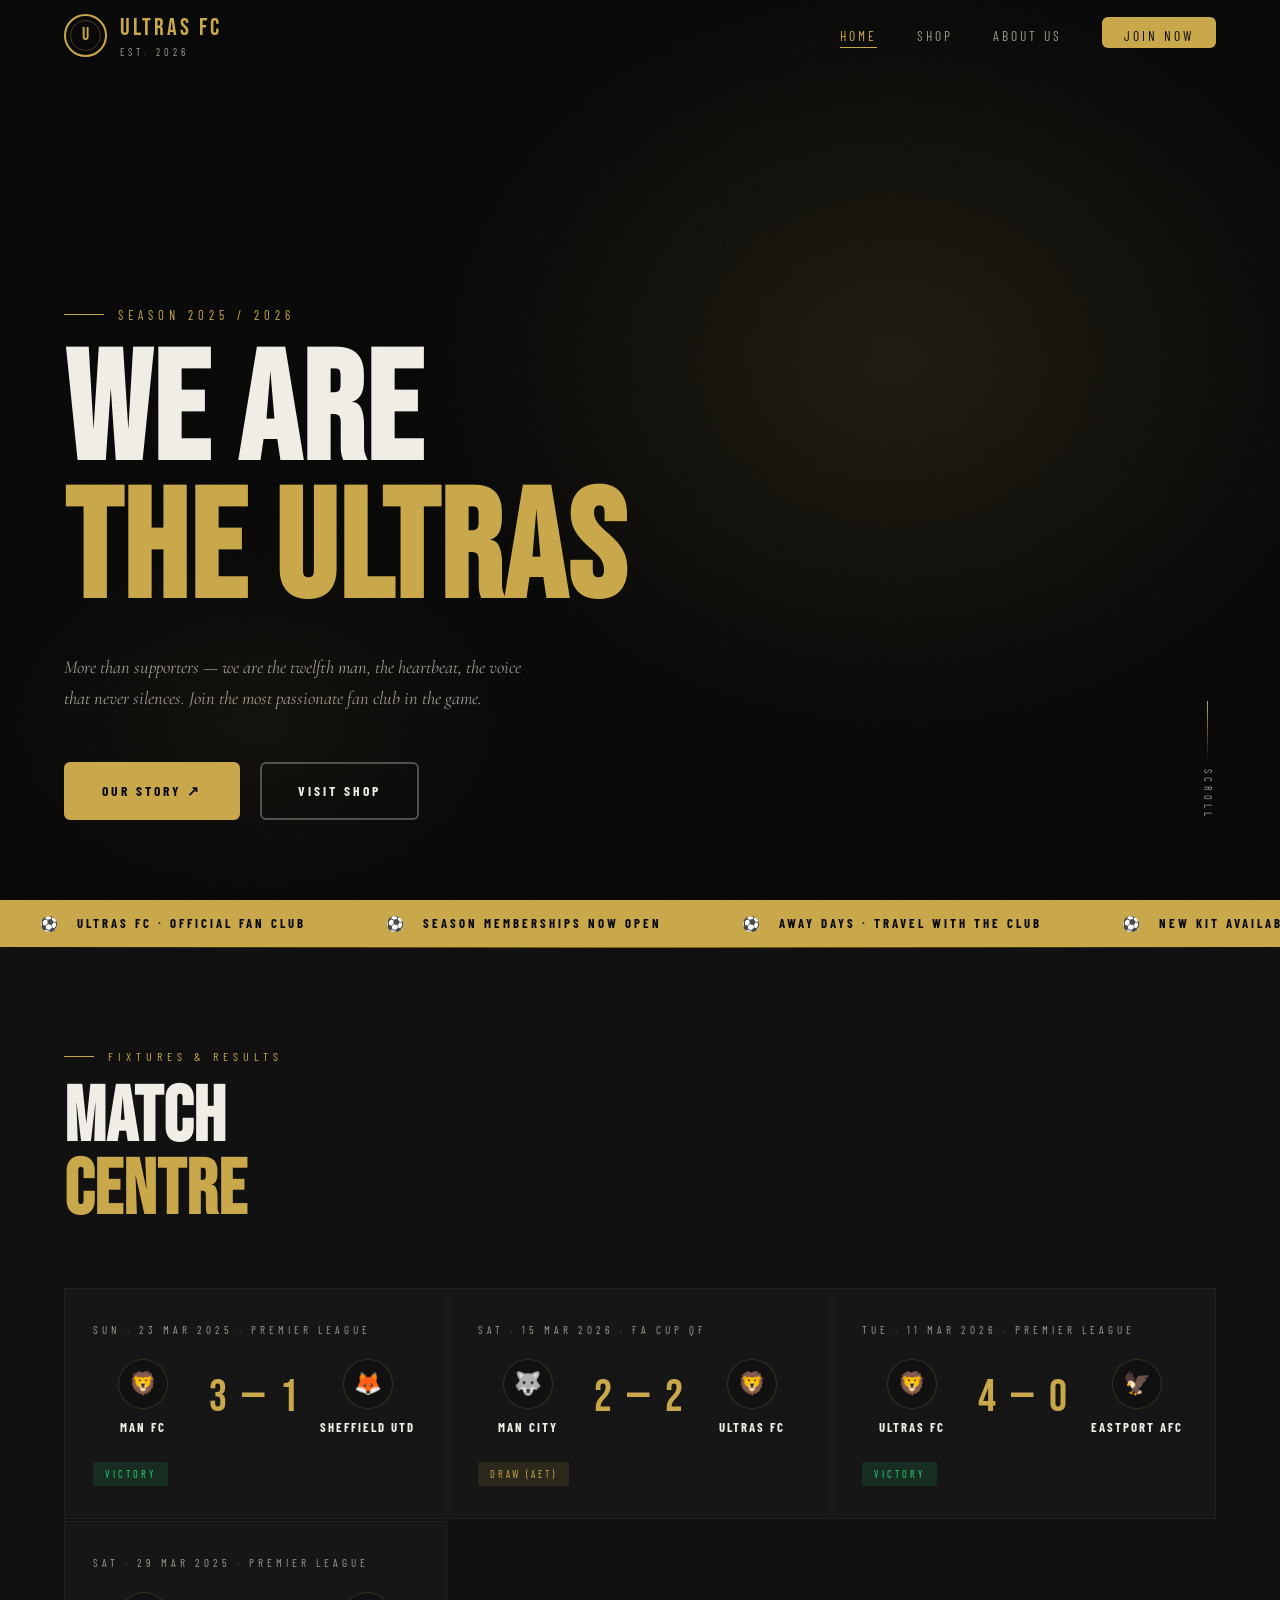
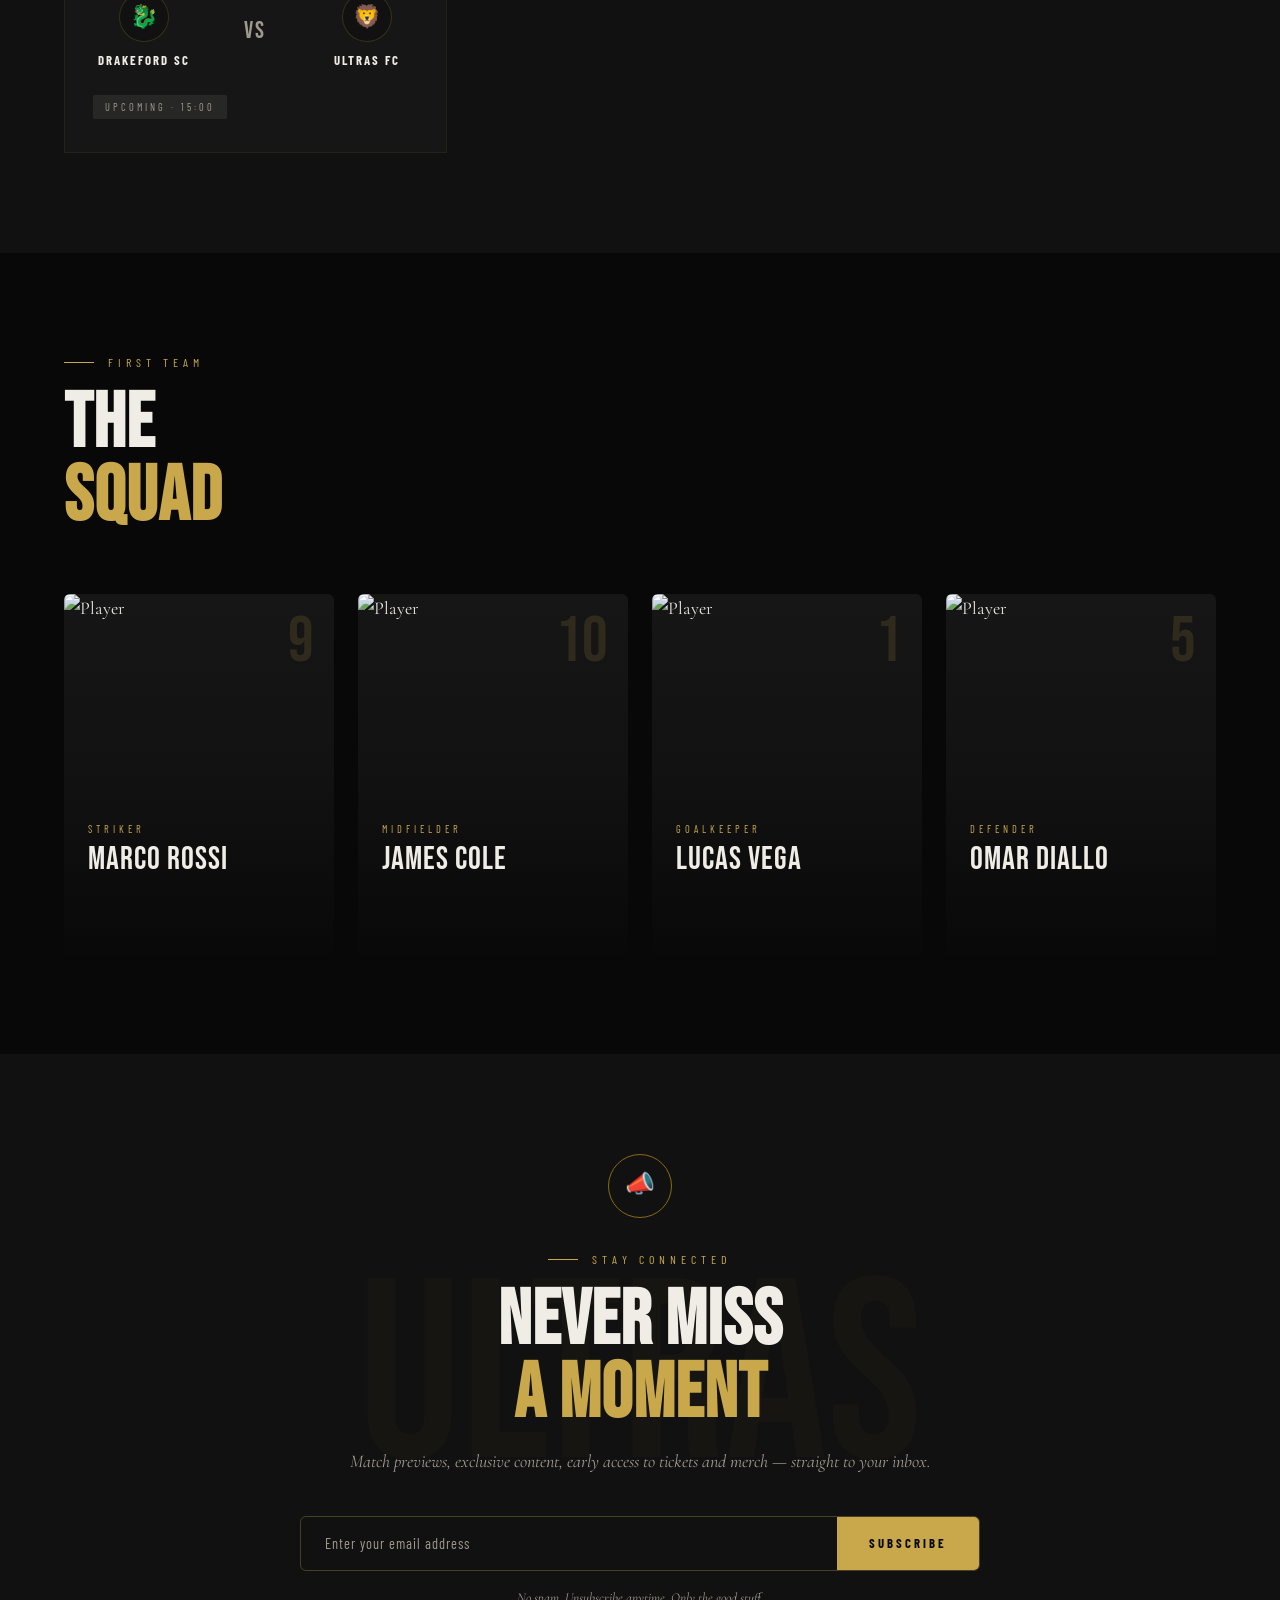
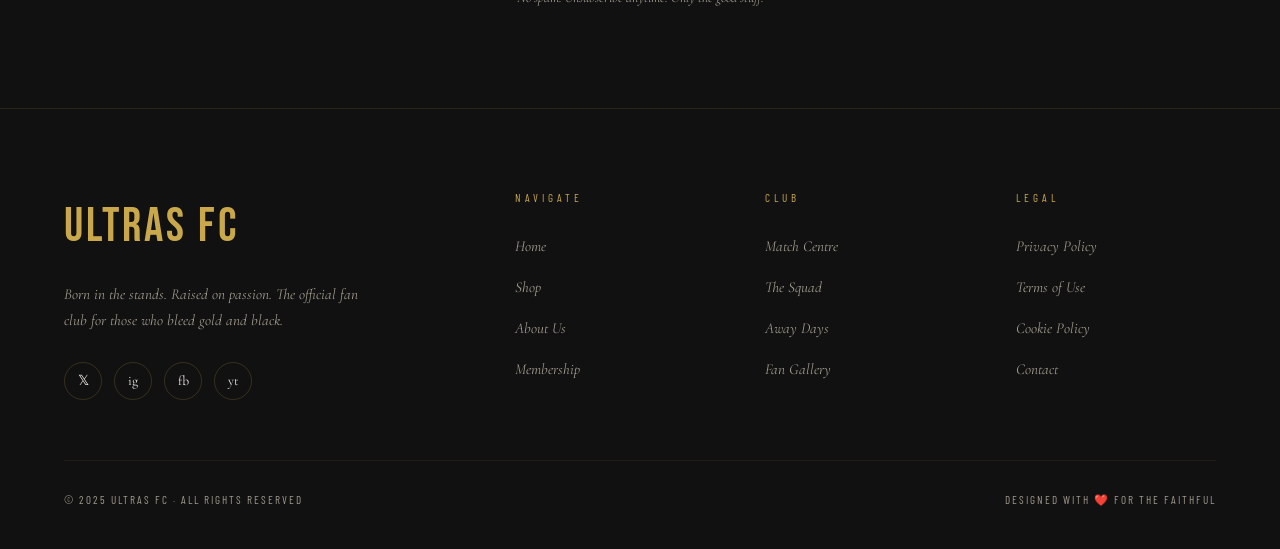
==== commit 6a2de026: "Update establishment year and match dates to 2026" ====
--- a/index.html
+++ b/index.html
@@ -14,7 +14,7 @@
     <div class="nav-logo-badge">U</div>
     <div>
       <div class="nav-logo-text">ULTRAS FC</div>
-      <div class="nav-logo-sub">Est. 1998</div>
+      <div class="nav-logo-sub">Est. 2026</div>
     </div>
   </a>
   <ul class="nav-links">
@@ -33,7 +33,7 @@
   <div class="hero-bg"></div>
   <div class="hero-content">
     <div class="hero-kicker">Season 2025 / 2026</div>
-    <h1 class="hero-title">WE ARE<br /><span>THE FAITHFUL</span></h1>
+    <h1 class="hero-title">WE ARE<br /><span>THE Ultras</span></h1>
     <p class="hero-desc">
       More than supporters — we are the twelfth man, the heartbeat, the voice that never silences. Join the most passionate fan club in the game.
     </p>
@@ -89,7 +89,7 @@
 
     <!-- Result 2 -->
     <div class="match-card reveal reveal-delay-1">
-      <div class="match-date">Sat · 15 Mar 2025 · FA Cup QF</div>
+      <div class="match-date">Sat · 15 Mar 2026 · FA Cup QF</div>
       <div class="match-teams">
         <div class="match-team">
           <div class="match-team-badge">🐺</div>
@@ -106,7 +106,7 @@
 
     <!-- Result 3 -->
     <div class="match-card reveal reveal-delay-2">
-      <div class="match-date">Tue · 11 Mar 2025 · Premier League</div>
+      <div class="match-date">Tue · 11 Mar 2026 · Premier League</div>
       <div class="match-teams">
         <div class="match-team">
           <div class="match-team-badge">🦁</div>
--- a/styles.css
+++ b/styles.css
@@ -21,9 +21,9 @@
   --font-head:    'Barlow Condensed', sans-serif;
   --font-body:    'Cormorant Garamond', serif;
 
-  --nav-h: 72px;
-  --radius: 4px;
-  --transition: 0.35s cubic-bezier(0.25, 0.46, 0.45, 0.94);
+  --nav-h: 70px;
+  --radius: 6px;
+  --transition: 0.5s cubic-bezier(0.25, 0.46, 0.45, 0.94);
 }
 
 /* ── Reset ─────────────────────────────────── */
@@ -72,10 +72,10 @@
 .nav-logo {
   display: flex;
   align-items: center;
-  gap: 12px;
+  gap: 13px;
 }
 .nav-logo-badge {
-  width: 42px; height: 42px;
+  width: 43px; height: 43px;
   border: 2px solid var(--gold);
   border-radius: 50%;
   display: grid;
@@ -89,7 +89,7 @@
 .nav-logo-badge::before {
   content: '';
   position: absolute;
-  inset: 3px;
+  inset: 4px;
   border-radius: 50%;
   border: 1px solid rgba(201,168,76,0.3);
 }
@@ -1072,4 +1072,4 @@
   .footer-top { grid-template-columns: 1fr; }
   .newsletter-form { flex-direction: column; border-radius: var(--radius); }
   .newsletter-submit { border-radius: 0 0 var(--radius) var(--radius); }
-}+}
